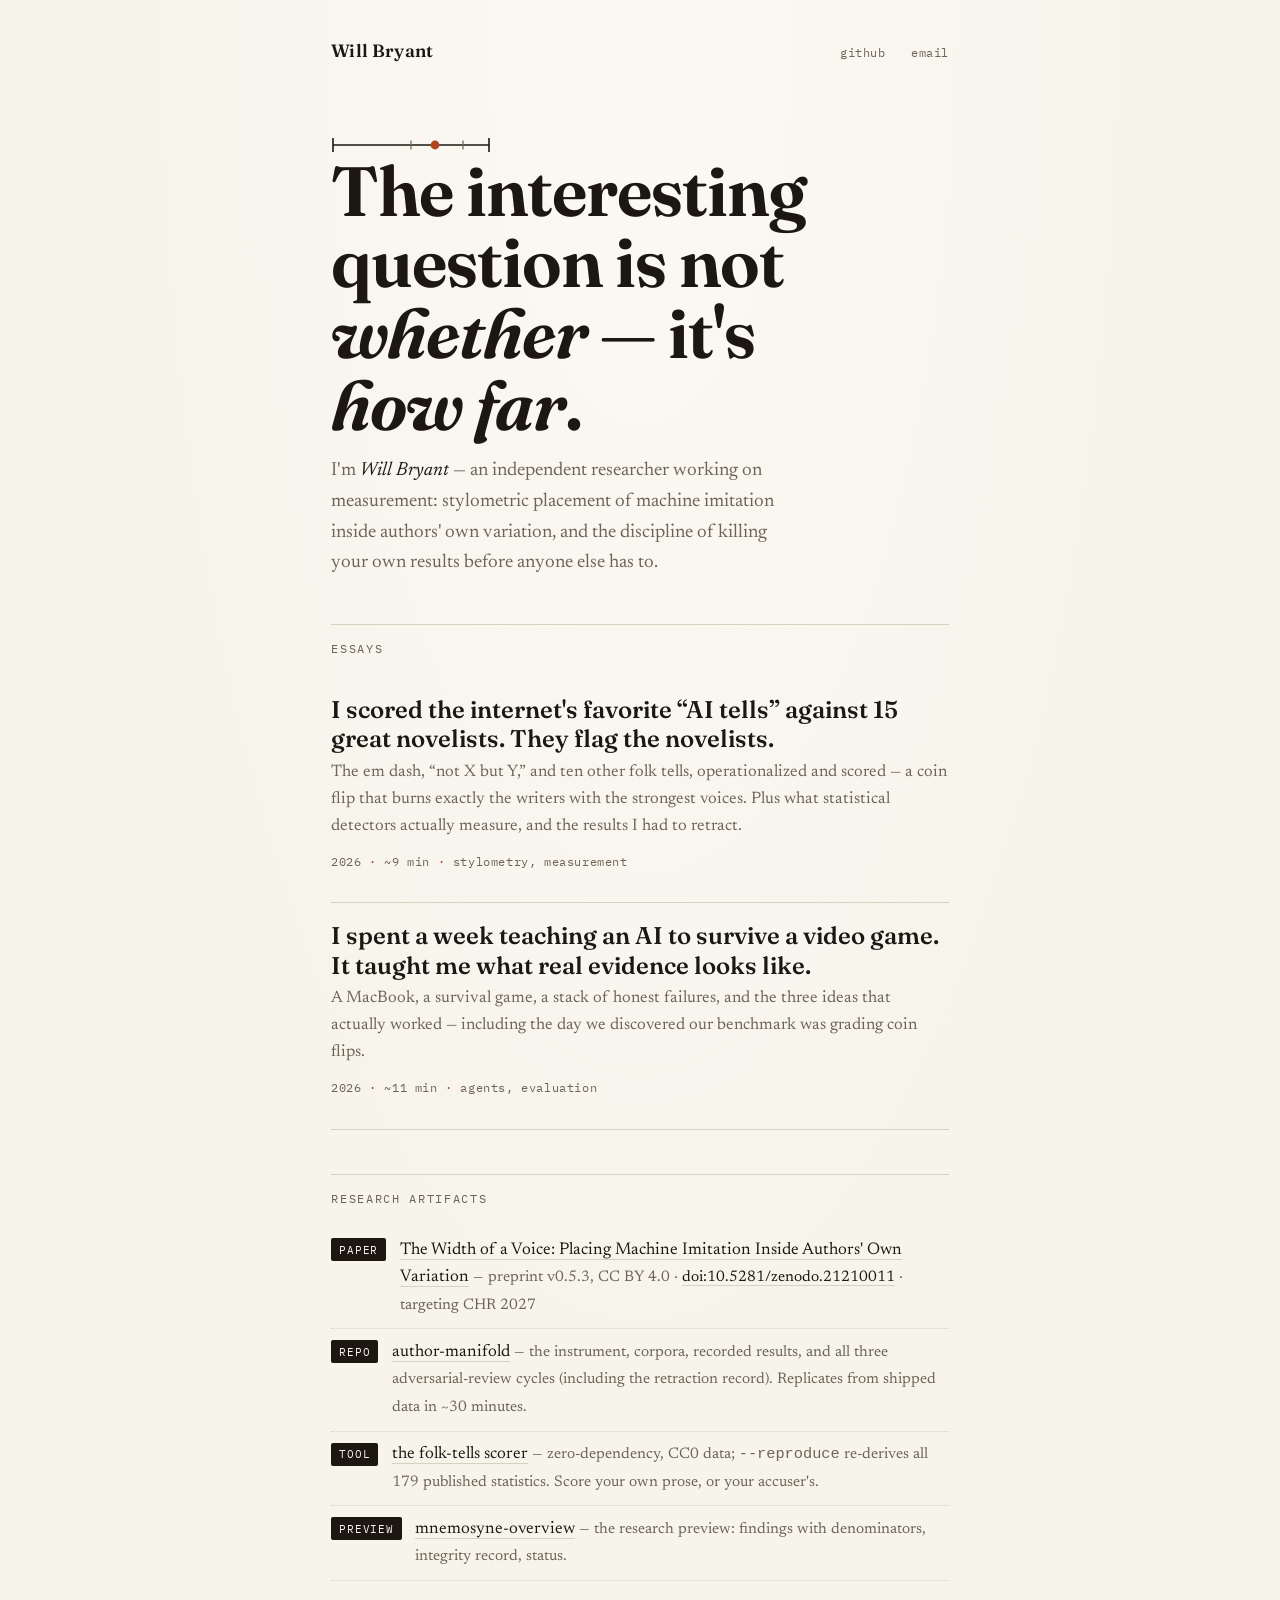
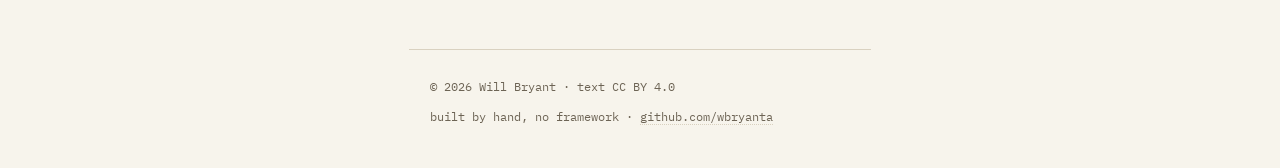
==== index.html @ b2914168 "wbryanta.github.io: publishing hub (landing + two essays) Co-Authored-By: Claude Fable 5 <noreply@an" ====
<!DOCTYPE html>
<html lang="en">
<head>
<meta charset="utf-8">
<meta name="viewport" content="width=device-width, initial-scale=1">
<title>Will Bryant — measurement, stylometry, honest evaluation</title>
<meta name="description" content="Will Bryant — independent researcher. The Width of a Voice (stylometric measurement of LLM author-imitation), the folk AI-tells study, and essays on honest measurement.">
<link rel="preconnect" href="https://fonts.googleapis.com">
<link rel="preconnect" href="https://fonts.gstatic.com" crossorigin>
<link href="https://fonts.googleapis.com/css2?family=Fraunces:opsz,wght@9..144,400..700&family=Newsreader:ital,opsz,wght@0,6..72,400..700;1,6..72,400..700&family=IBM+Plex+Mono:wght@400;500&display=swap" rel="stylesheet">
<link rel="stylesheet" href="style.css">
<link rel="icon" href="data:image/svg+xml,<svg xmlns='http://www.w3.org/2000/svg' viewBox='0 0 32 32'><line x1='4' y1='16' x2='28' y2='16' stroke='%231c1811' stroke-width='2'/><line x1='4' y1='10' x2='4' y2='22' stroke='%231c1811' stroke-width='2'/><line x1='28' y1='10' x2='28' y2='22' stroke='%231c1811' stroke-width='2'/><circle cx='19' cy='16' r='4' fill='%23b3421f'/></svg>">
</head>
<body>

<div class="masthead">
  <a class="wordmark" href="/">Will Bryant</a>
  <nav>
    <a href="https://github.com/wbryanta">github</a>
    <a href="mailto:wcbryant@gmail.com">email</a>
  </nav>
</div>

<main class="landing">
  <!-- the envelope glyph: an interval with quantile ticks; the dot is a placement -->
  <svg class="glyph" width="160" height="22" viewBox="0 0 160 22" aria-hidden="true">
    <line x1="2" y1="11" x2="158" y2="11" stroke="#1c1811" stroke-width="1.6"/>
    <line x1="2" y1="4" x2="2" y2="18" stroke="#1c1811" stroke-width="1.6"/>
    <line x1="158" y1="4" x2="158" y2="18" stroke="#1c1811" stroke-width="1.6"/>
    <line x1="80" y1="6.5" x2="80" y2="15.5" stroke="#6d6455" stroke-width="1.2"/>
    <line x1="132" y1="6.5" x2="132" y2="15.5" stroke="#6d6455" stroke-width="1.2"/>
    <circle cx="104" cy="11" r="4.4" fill="#b3421f"/>
  </svg>

  <h1>The interesting question is not <em>whether</em> — it's <em>how&nbsp;far</em>.</h1>
  <p class="dek">I'm <em>Will Bryant</em> — an independent researcher working on measurement:
  stylometric placement of machine imitation inside authors' own variation, and the
  discipline of killing your own results before anyone else has to.</p>

  <div class="sectionlabel">Essays</div>
  <a class="essay" href="posts/width-of-a-voice.html">
    <h2>I scored the internet's favorite &ldquo;AI tells&rdquo; against 15 great novelists. They flag the novelists.</h2>
    <p class="sub">The em dash, &ldquo;not X but Y,&rdquo; and ten other folk tells, operationalized and scored — a coin flip that burns exactly the writers with the strongest voices. Plus what statistical detectors actually measure, and the results I had to retract.</p>
    <p class="meta">2026 <span class="dot">·</span> ~9 min <span class="dot">·</span> stylometry, measurement</p>
  </a>
  <a class="essay" href="posts/terrarium-crafter.html">
    <h2>I spent a week teaching an AI to survive a video game. It taught me what real evidence looks like.</h2>
    <p class="sub">A MacBook, a survival game, a stack of honest failures, and the three ideas that actually worked — including the day we discovered our benchmark was grading coin flips.</p>
    <p class="meta">2026 <span class="dot">·</span> ~11 min <span class="dot">·</span> agents, evaluation</p>
  </a>

  <div class="sectionlabel">Research artifacts</div>
  <ul class="artifacts">
    <li><span class="tag">paper</span><span><a id="preprint-link" href="https://github.com/wbryanta/author-manifold/blob/main/docs/paper/width_of_a_voice_preprint_v0.5.3.pdf">The Width of a Voice: Placing Machine Imitation Inside Authors' Own Variation</a> <span class="note">— preprint v0.5.3, CC&nbsp;BY&nbsp;4.0 · <a id="doi-slot" href="https://doi.org/10.5281/zenodo.21210011">doi:10.5281/zenodo.21210011</a> · targeting CHR&nbsp;2027</span></span></li>
    <li><span class="tag">repo</span><span><a href="https://github.com/wbryanta/author-manifold">author-manifold</a> <span class="note">— the instrument, corpora, recorded results, and all three adversarial-review cycles (including the retraction record). Replicates from shipped data in ~30 minutes.</span></span></li>
    <li><span class="tag">tool</span><span><a href="https://github.com/wbryanta/mnemosyne-overview/tree/main/tells">the folk-tells scorer</a> <span class="note">— zero-dependency, CC0 data; <code>--reproduce</code> re-derives all 179 published statistics. Score your own prose, or your accuser's.</span></span></li>
    <li><span class="tag">preview</span><span><a href="https://github.com/wbryanta/mnemosyne-overview">mnemosyne-overview</a> <span class="note">— the research preview: findings with denominators, integrity record, status.</span></span></li>
  </ul>
</main>

<footer>
  <span>© 2026 Will Bryant · text CC BY 4.0</span>
  <span>built by hand, no framework · <a href="https://github.com/wbryanta">github.com/wbryanta</a></span>
</footer>

</body>
</html>
---- style.css ----
/* wbryanta.github.io — quiet editorial. Paper ground, ink text, one vermillion accent.
   The motif: an interval with quantile ticks — placement inside a measured range. */

:root {
  --paper: #f7f4ec;
  --paper-deep: #efe9dc;
  --ink: #1c1811;
  --faded: #6d6455;
  --accent: #b3421f;
  --accent-deep: #8c3115;
  --rule: #d9d1c0;
  --code-bg: #eee8da;
  --measure: 66ch;
}

* { box-sizing: border-box; }
html { font-size: 17px; -webkit-text-size-adjust: 100%; }
body {
  margin: 0;
  background: var(--paper);
  background-image: radial-gradient(ellipse at top, #fbf9f3 0%, var(--paper) 55%);
  color: var(--ink);
  font-family: "Newsreader", Georgia, serif;
  font-optical-sizing: auto;
  line-height: 1.62;
  min-height: 100vh;
  display: flex;
  flex-direction: column;
}

/* ---------- masthead ---------- */
.masthead {
  max-width: var(--measure);
  margin: 0 auto;
  padding: 2.2rem 1.25rem 0;
  width: 100%;
  display: flex;
  align-items: baseline;
  justify-content: space-between;
  gap: 1rem;
}
.masthead a.wordmark {
  font-family: "Fraunces", Georgia, serif;
  font-weight: 600;
  font-size: 1.05rem;
  letter-spacing: 0.01em;
  color: var(--ink);
  text-decoration: none;
}
.masthead a.wordmark:hover { color: var(--accent); }
.masthead nav { font-family: "IBM Plex Mono", monospace; font-size: 0.72rem; letter-spacing: 0.04em; }
.masthead nav a { color: var(--faded); text-decoration: none; margin-left: 1.1rem; }
.masthead nav a:hover { color: var(--accent); }

/* the envelope glyph */
.glyph { display: block; margin: 0.8rem 0 0; }

/* ---------- landing ---------- */
.landing {
  max-width: var(--measure);
  margin: 0 auto;
  padding: 3.2rem 1.25rem 4rem;
  width: 100%;
  flex: 1;
}
.landing h1 {
  font-family: "Fraunces", Georgia, serif;
  font-weight: 640;
  font-variation-settings: "opsz" 60;
  font-size: clamp(2.6rem, 7.5vw, 4.1rem);
  line-height: 1.02;
  margin: 0 0 0.9rem;
  letter-spacing: -0.015em;
  animation: rise 0.7s cubic-bezier(0.2, 0.7, 0.2, 1) both;
}
.landing .dek {
  font-size: 1.12rem;
  color: var(--faded);
  max-width: 46ch;
  margin: 0 0 2.6rem;
  animation: rise 0.7s 0.08s cubic-bezier(0.2, 0.7, 0.2, 1) both;
}
.landing .dek em { color: var(--ink); font-style: italic; }

.sectionlabel {
  font-family: "IBM Plex Mono", monospace;
  font-size: 0.7rem;
  letter-spacing: 0.14em;
  text-transform: uppercase;
  color: var(--faded);
  border-top: 1px solid var(--rule);
  padding-top: 0.85rem;
  margin: 2.6rem 0 1.1rem;
}

/* essay cards */
.essay {
  display: block;
  text-decoration: none;
  color: inherit;
  padding: 1.05rem 0 1.15rem;
  border-bottom: 1px solid var(--rule);
  animation: rise 0.7s cubic-bezier(0.2, 0.7, 0.2, 1) both;
}
.essay:nth-of-type(1) { animation-delay: 0.16s; }
.essay:nth-of-type(2) { animation-delay: 0.24s; }
.essay h2 {
  font-family: "Fraunces", Georgia, serif;
  font-weight: 560;
  font-size: 1.42rem;
  line-height: 1.22;
  margin: 0 0 0.3rem;
  transition: color 0.18s ease;
}
.essay:hover h2 { color: var(--accent); }
.essay .sub { color: var(--faded); font-size: 0.98rem; margin: 0 0 0.45rem; }
.essay .meta { font-family: "IBM Plex Mono", monospace; font-size: 0.7rem; color: var(--faded); letter-spacing: 0.05em; }
.essay .meta .dot { color: var(--accent); }

/* artifact list */
.artifacts { list-style: none; margin: 0; padding: 0; }
.artifacts li {
  padding: 0.55rem 0;
  border-bottom: 1px dotted var(--rule);
  display: flex;
  align-items: baseline;
  gap: 0.8rem;
  animation: rise 0.7s cubic-bezier(0.2, 0.7, 0.2, 1) both;
}
.artifacts li:nth-child(1) { animation-delay: 0.28s; }
.artifacts li:nth-child(2) { animation-delay: 0.34s; }
.artifacts li:nth-child(3) { animation-delay: 0.40s; }
.artifacts li:nth-child(4) { animation-delay: 0.46s; }
.artifacts .tag {
  font-family: "IBM Plex Mono", monospace;
  font-size: 0.66rem;
  letter-spacing: 0.08em;
  text-transform: uppercase;
  color: var(--paper);
  background: var(--ink);
  padding: 0.14rem 0.45rem;
  border-radius: 2px;
  white-space: nowrap;
}
.artifacts li a { color: var(--ink); text-decoration: none; border-bottom: 1px solid var(--rule); transition: border-color 0.15s, color 0.15s; }
.artifacts li a:hover { color: var(--accent); border-color: var(--accent); }
.artifacts .note { color: var(--faded); font-size: 0.9rem; }

/* ---------- article pages ---------- */
article {
  max-width: var(--measure);
  margin: 0 auto;
  padding: 2.4rem 1.25rem 4.5rem;
  width: 100%;
  flex: 1;
}
article header.title h1 {
  font-family: "Fraunces", Georgia, serif;
  font-weight: 620;
  font-variation-settings: "opsz" 50;
  font-size: clamp(1.9rem, 5.4vw, 2.7rem);
  line-height: 1.1;
  letter-spacing: -0.012em;
  margin: 0 0 0.7rem;
}
article header.title .dek { font-size: 1.14rem; color: var(--faded); font-style: italic; margin: 0 0 0.9rem; }
article header.title .meta {
  font-family: "IBM Plex Mono", monospace;
  font-size: 0.72rem;
  color: var(--faded);
  letter-spacing: 0.05em;
  margin-bottom: 0.6rem;
}
article header.title .meta .dot { color: var(--accent); }

.prose h2 {
  font-family: "Fraunces", Georgia, serif;
  font-weight: 580;
  font-size: 1.5rem;
  line-height: 1.2;
  margin: 2.4rem 0 0.7rem;
}
.prose h3 { font-family: "Fraunces", Georgia, serif; font-weight: 560; font-size: 1.15rem; margin: 1.8rem 0 0.5rem; }
.prose p { margin: 0.85rem 0; }
.prose a { color: var(--accent-deep); text-decoration: none; border-bottom: 1px solid rgba(179, 66, 31, 0.35); transition: border-color 0.15s; }
.prose a:hover { border-color: var(--accent); }
.prose strong { font-weight: 640; }
.prose blockquote { margin: 1.2rem 0; padding: 0.1rem 0 0.1rem 1.1rem; border-left: 2px solid var(--accent); color: var(--faded); font-style: italic; }
.prose hr { border: none; border-top: 1px solid var(--rule); margin: 2.2rem auto; width: 38%; }
.prose ul, .prose ol { padding-left: 1.4rem; margin: 0.8rem 0; }
.prose li { margin: 0.35rem 0; }
.prose img { max-width: 100%; height: auto; display: block; margin: 1.6rem auto 0.5rem; border: 1px solid var(--rule); border-radius: 3px; background: #fff; }
.prose figure { margin: 1.6rem 0; }
.prose figcaption, .prose img + em { font-size: 0.86rem; color: var(--faded); }
.prose code {
  font-family: "IBM Plex Mono", monospace;
  font-size: 0.82em;
  background: var(--code-bg);
  padding: 0.08em 0.32em;
  border-radius: 3px;
}
.prose pre { background: var(--code-bg); border: 1px solid var(--rule); border-radius: 4px; padding: 0.9rem 1rem; overflow-x: auto; font-size: 0.8rem; line-height: 1.5; }
.prose pre code { background: none; padding: 0; }
.prose table { border-collapse: collapse; margin: 1.4rem 0; font-size: 0.9rem; width: 100%; }
.prose th, .prose td { border: 1px solid var(--rule); padding: 0.45rem 0.65rem; text-align: left; vertical-align: top; }
.prose th { font-family: "IBM Plex Mono", monospace; font-size: 0.72rem; letter-spacing: 0.05em; text-transform: uppercase; background: var(--paper-deep); }
.prose tr:nth-child(even) td { background: rgba(239, 233, 220, 0.45); }

/* ---------- footer ---------- */
footer {
  max-width: var(--measure);
  margin: 0 auto;
  padding: 1.6rem 1.25rem 2.4rem;
  width: 100%;
  border-top: 1px solid var(--rule);
  font-family: "IBM Plex Mono", monospace;
  font-size: 0.72rem;
  color: var(--faded);
  display: flex;
  justify-content: space-between;
  flex-wrap: wrap;
  gap: 0.6rem;
}
footer a { color: var(--faded); text-decoration: none; border-bottom: 1px dotted var(--rule); }
footer a:hover { color: var(--accent); border-color: var(--accent); }

@keyframes rise {
  from { opacity: 0; transform: translateY(10px); }
  to { opacity: 1; transform: none; }
}
@media (prefers-reduced-motion: reduce) {
  * { animation: none !important; transition: none !important; }
}
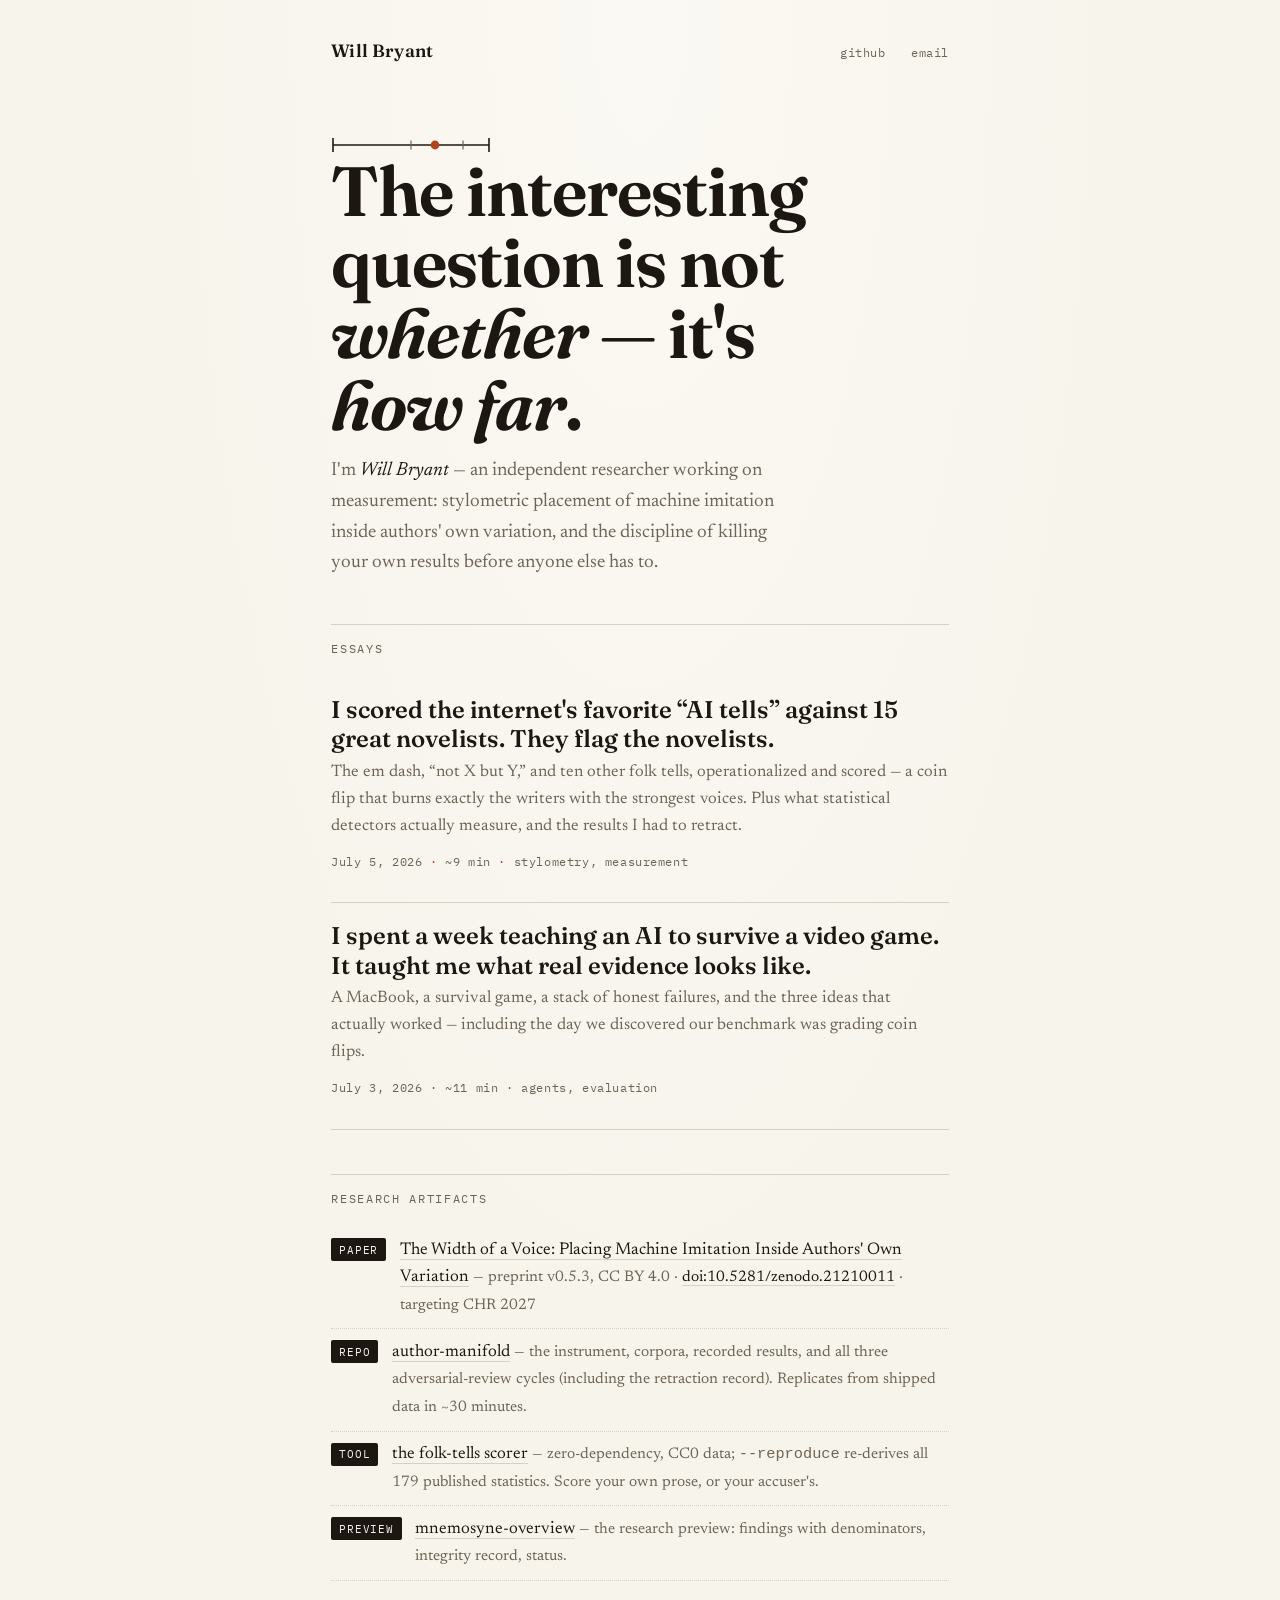
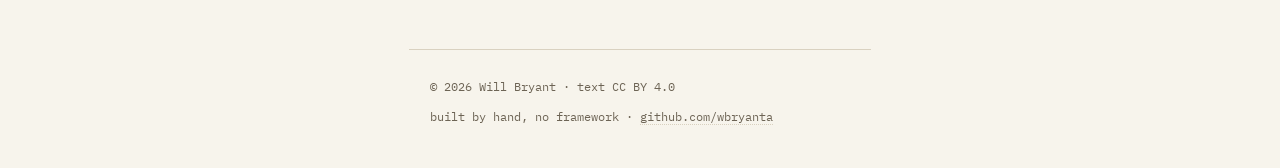
==== commit 1b08e46e: "essay dates (Width: Jul 5 publication; Terrarium: Jul 3 post date) Co-Authored-By: Claude Fable 5 <n" ====
--- a/index.html
+++ b/index.html
@@ -41,12 +41,12 @@
   <a class="essay" href="posts/width-of-a-voice.html">
     <h2>I scored the internet's favorite &ldquo;AI tells&rdquo; against 15 great novelists. They flag the novelists.</h2>
     <p class="sub">The em dash, &ldquo;not X but Y,&rdquo; and ten other folk tells, operationalized and scored — a coin flip that burns exactly the writers with the strongest voices. Plus what statistical detectors actually measure, and the results I had to retract.</p>
-    <p class="meta">2026 <span class="dot">·</span> ~9 min <span class="dot">·</span> stylometry, measurement</p>
+    <p class="meta">July 5, 2026 <span class="dot">·</span> ~9 min <span class="dot">·</span> stylometry, measurement</p>
   </a>
   <a class="essay" href="posts/terrarium-crafter.html">
     <h2>I spent a week teaching an AI to survive a video game. It taught me what real evidence looks like.</h2>
     <p class="sub">A MacBook, a survival game, a stack of honest failures, and the three ideas that actually worked — including the day we discovered our benchmark was grading coin flips.</p>
-    <p class="meta">2026 <span class="dot">·</span> ~11 min <span class="dot">·</span> agents, evaluation</p>
+    <p class="meta">July 3, 2026 <span class="dot">·</span> ~11 min <span class="dot">·</span> agents, evaluation</p>
   </a>
 
   <div class="sectionlabel">Research artifacts</div>
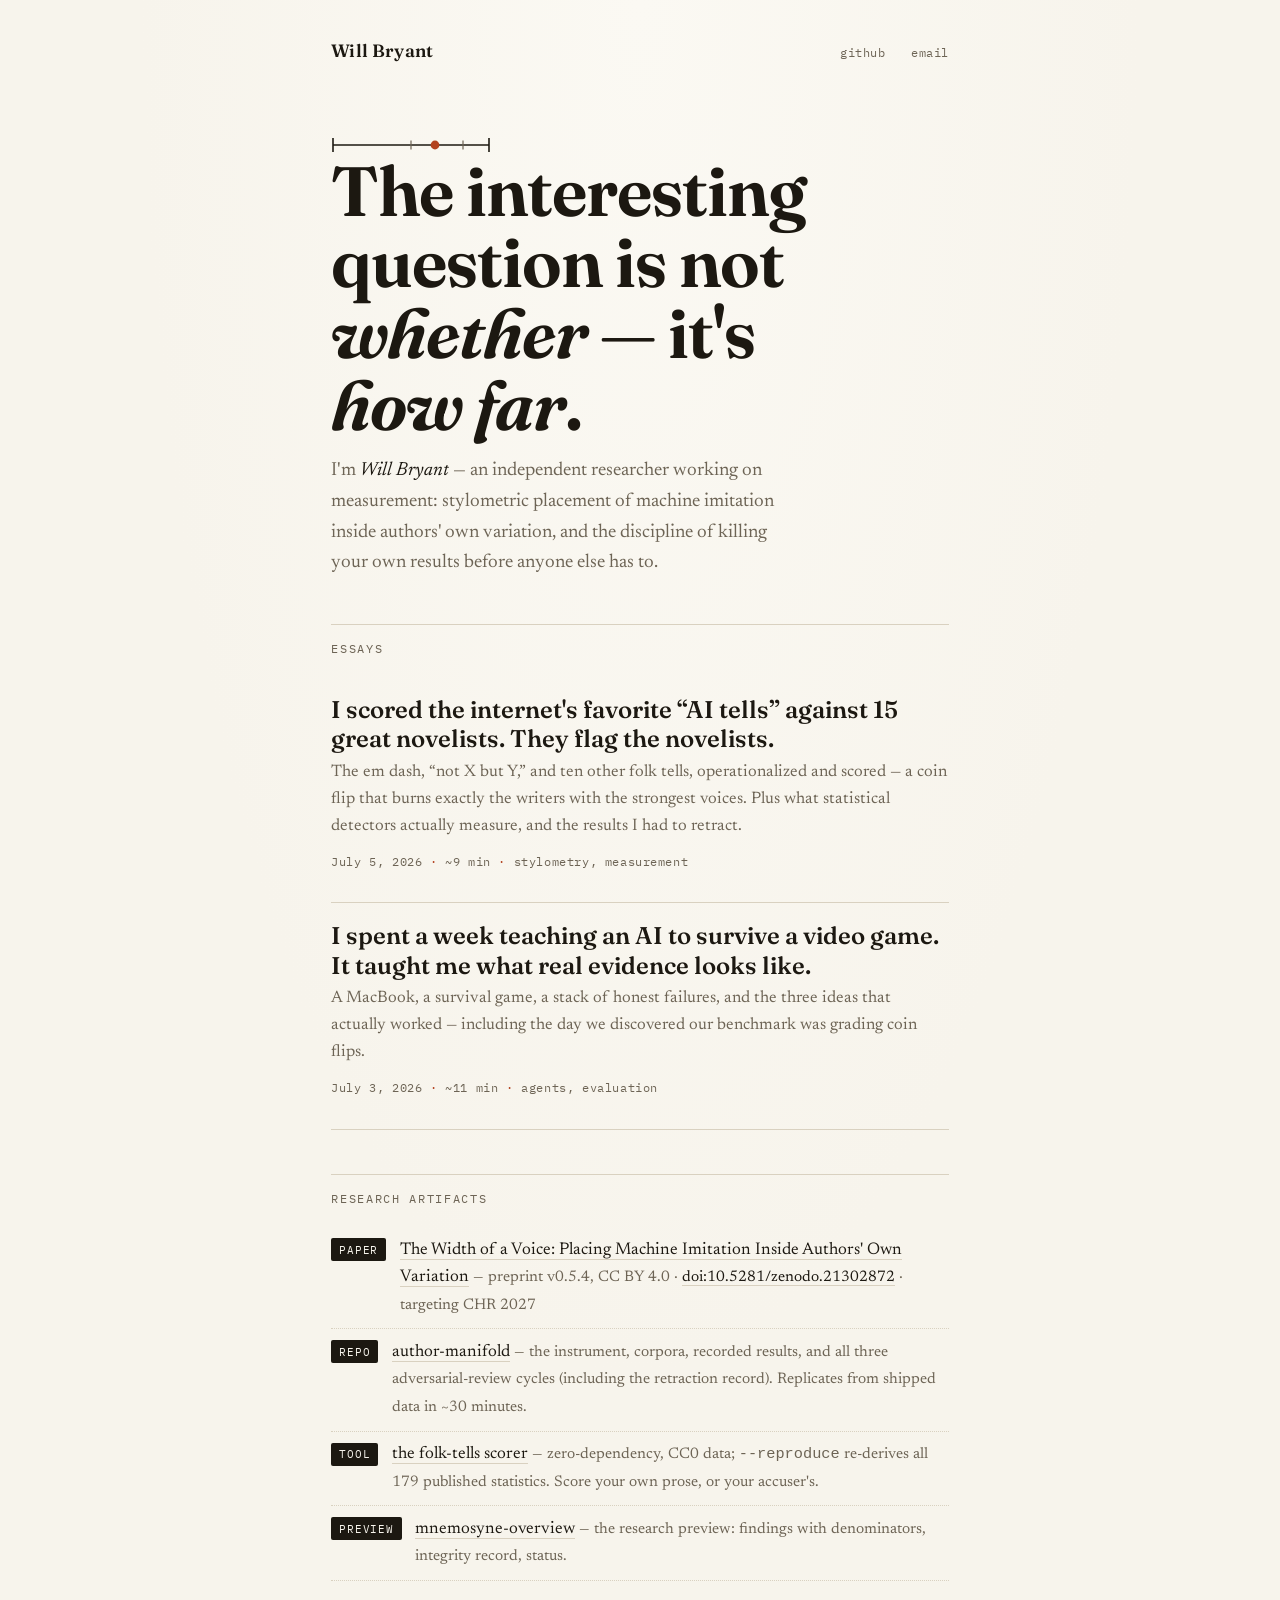
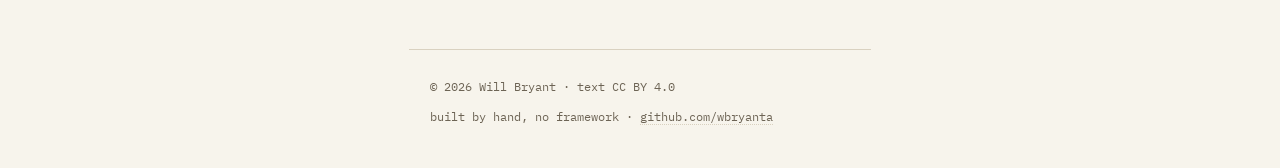
==== commit 7977f06b: "paper slot: v0.5.4 + live DOI 10.5281/zenodo.21302872 Co-Authored-By: Claude Fable 5 <noreply@anthro" ====
--- a/index.html
+++ b/index.html
@@ -51,7 +51,7 @@
 
   <div class="sectionlabel">Research artifacts</div>
   <ul class="artifacts">
-    <li><span class="tag">paper</span><span><a id="preprint-link" href="https://github.com/wbryanta/author-manifold/blob/main/docs/paper/width_of_a_voice_preprint_v0.5.3.pdf">The Width of a Voice: Placing Machine Imitation Inside Authors' Own Variation</a> <span class="note">— preprint v0.5.3, CC&nbsp;BY&nbsp;4.0 · <a id="doi-slot" href="https://doi.org/10.5281/zenodo.21210011">doi:10.5281/zenodo.21210011</a> · targeting CHR&nbsp;2027</span></span></li>
+    <li><span class="tag">paper</span><span><a id="preprint-link" href="https://github.com/wbryanta/author-manifold/blob/main/docs/paper/width_of_a_voice_preprint_v0.5.4.pdf">The Width of a Voice: Placing Machine Imitation Inside Authors' Own Variation</a> <span class="note">— preprint v0.5.4, CC&nbsp;BY&nbsp;4.0 · <a id="doi-slot" href="https://doi.org/10.5281/zenodo.21302872">doi:10.5281/zenodo.21302872</a> · targeting CHR&nbsp;2027</span></span></li>
     <li><span class="tag">repo</span><span><a href="https://github.com/wbryanta/author-manifold">author-manifold</a> <span class="note">— the instrument, corpora, recorded results, and all three adversarial-review cycles (including the retraction record). Replicates from shipped data in ~30 minutes.</span></span></li>
     <li><span class="tag">tool</span><span><a href="https://github.com/wbryanta/mnemosyne-overview/tree/main/tells">the folk-tells scorer</a> <span class="note">— zero-dependency, CC0 data; <code>--reproduce</code> re-derives all 179 published statistics. Score your own prose, or your accuser's.</span></span></li>
     <li><span class="tag">preview</span><span><a href="https://github.com/wbryanta/mnemosyne-overview">mnemosyne-overview</a> <span class="note">— the research preview: findings with denominators, integrity record, status.</span></span></li>
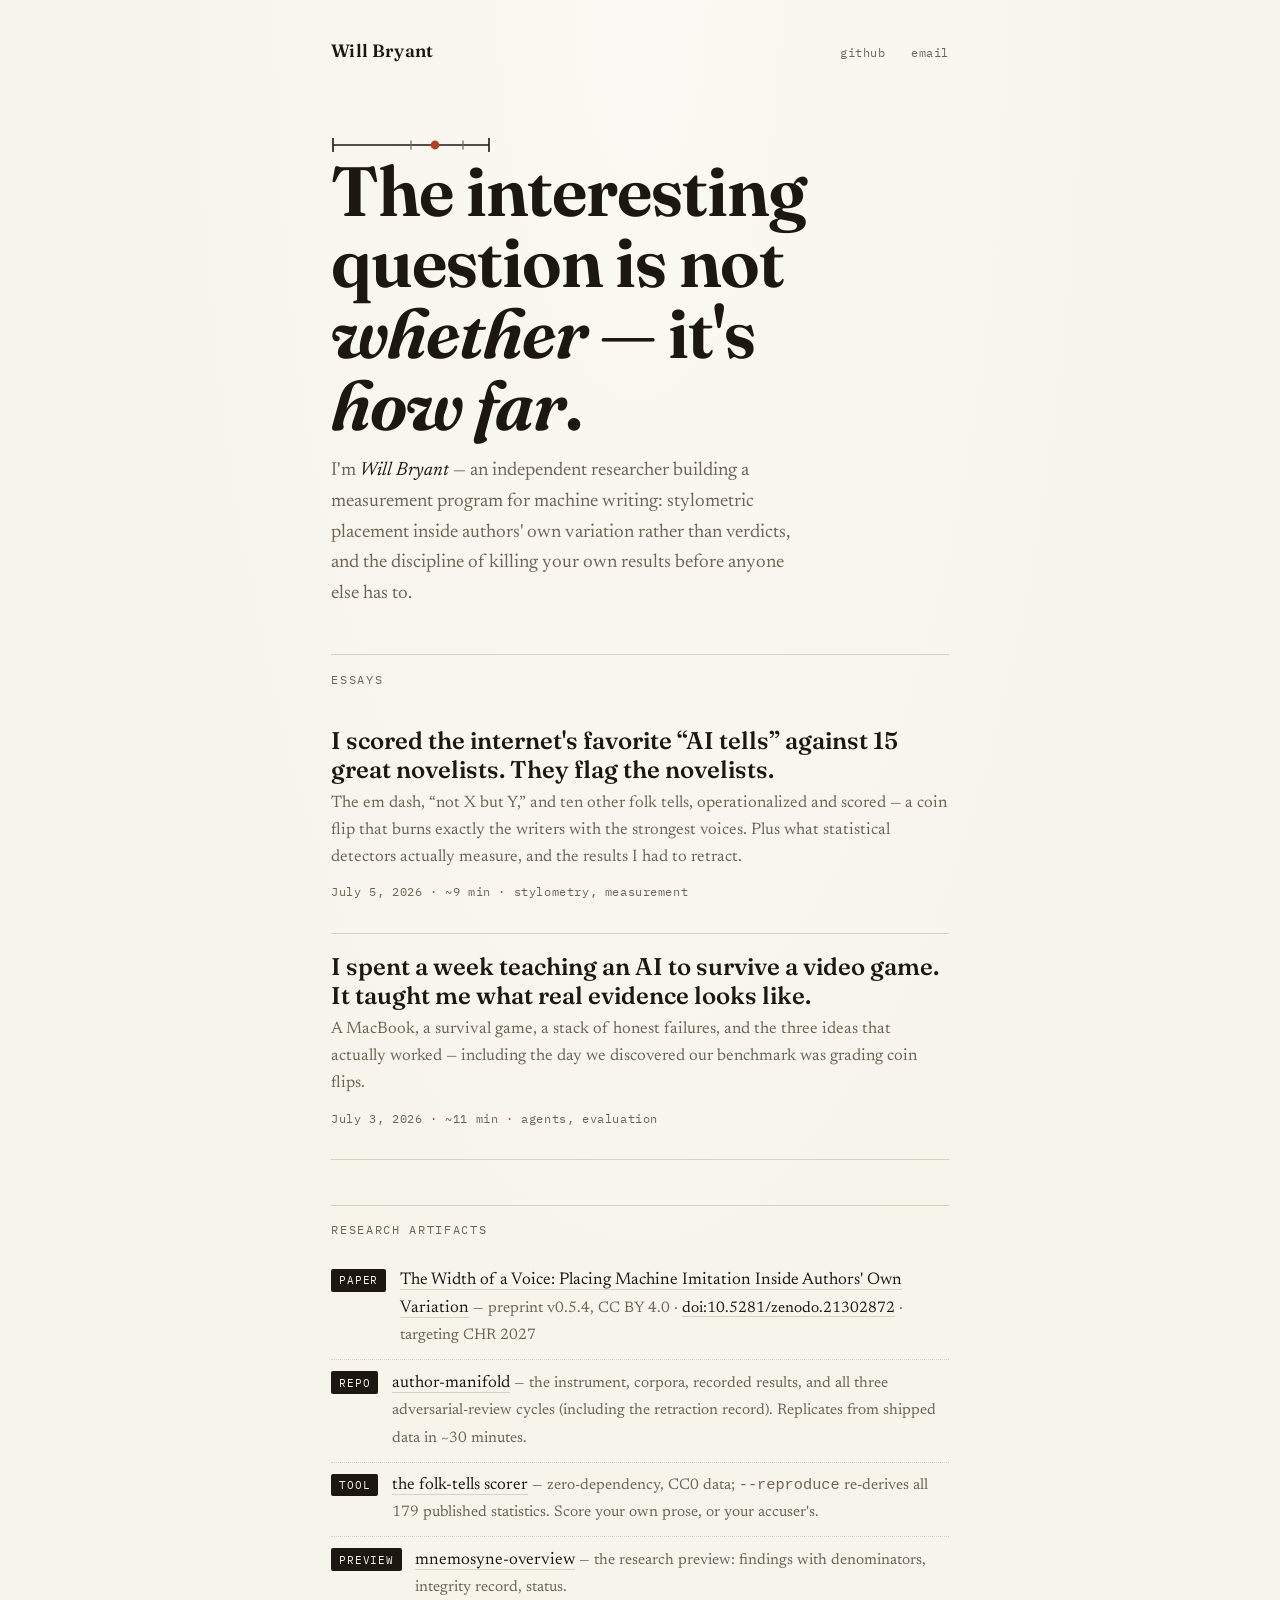
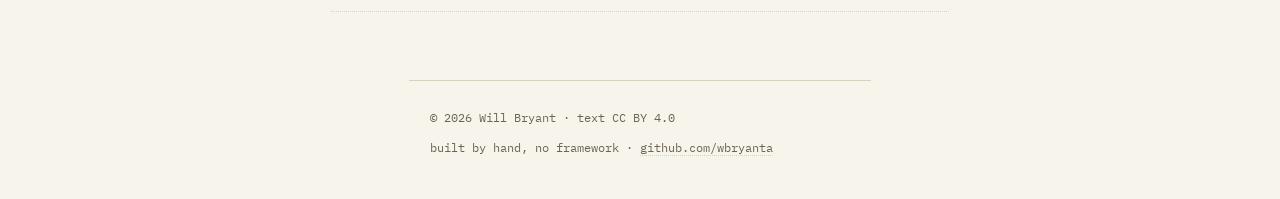
==== commit c3df8402: "dek: one paper's method -> a measurement program (rulers, not verdicts) Co-Authored-By: Claude Fable" ====
--- a/index.html
+++ b/index.html
@@ -4,7 +4,7 @@
 <meta charset="utf-8">
 <meta name="viewport" content="width=device-width, initial-scale=1">
 <title>Will Bryant — measurement, stylometry, honest evaluation</title>
-<meta name="description" content="Will Bryant — independent researcher. The Width of a Voice (stylometric measurement of LLM author-imitation), the folk AI-tells study, and essays on honest measurement.">
+<meta name="description" content="Will Bryant — independent researcher building a measurement program for machine writing. The Width of a Voice (stylometric measurement of LLM author-imitation), the folk AI-tells study, and essays on honest measurement.">
 <link rel="preconnect" href="https://fonts.googleapis.com">
 <link rel="preconnect" href="https://fonts.gstatic.com" crossorigin>
 <link href="https://fonts.googleapis.com/css2?family=Fraunces:opsz,wght@9..144,400..700&family=Newsreader:ital,opsz,wght@0,6..72,400..700;1,6..72,400..700&family=IBM+Plex+Mono:wght@400;500&display=swap" rel="stylesheet">
@@ -33,9 +33,10 @@
   </svg>
 
   <h1>The interesting question is not <em>whether</em> — it's <em>how&nbsp;far</em>.</h1>
-  <p class="dek">I'm <em>Will Bryant</em> — an independent researcher working on measurement:
-  stylometric placement of machine imitation inside authors' own variation, and the
-  discipline of killing your own results before anyone else has to.</p>
+  <p class="dek">I'm <em>Will Bryant</em> — an independent researcher building a measurement
+  program for machine writing: stylometric placement inside authors' own variation
+  rather than verdicts, and the discipline of killing your own results before anyone
+  else has to.</p>
 
   <div class="sectionlabel">Essays</div>
   <a class="essay" href="posts/width-of-a-voice.html">
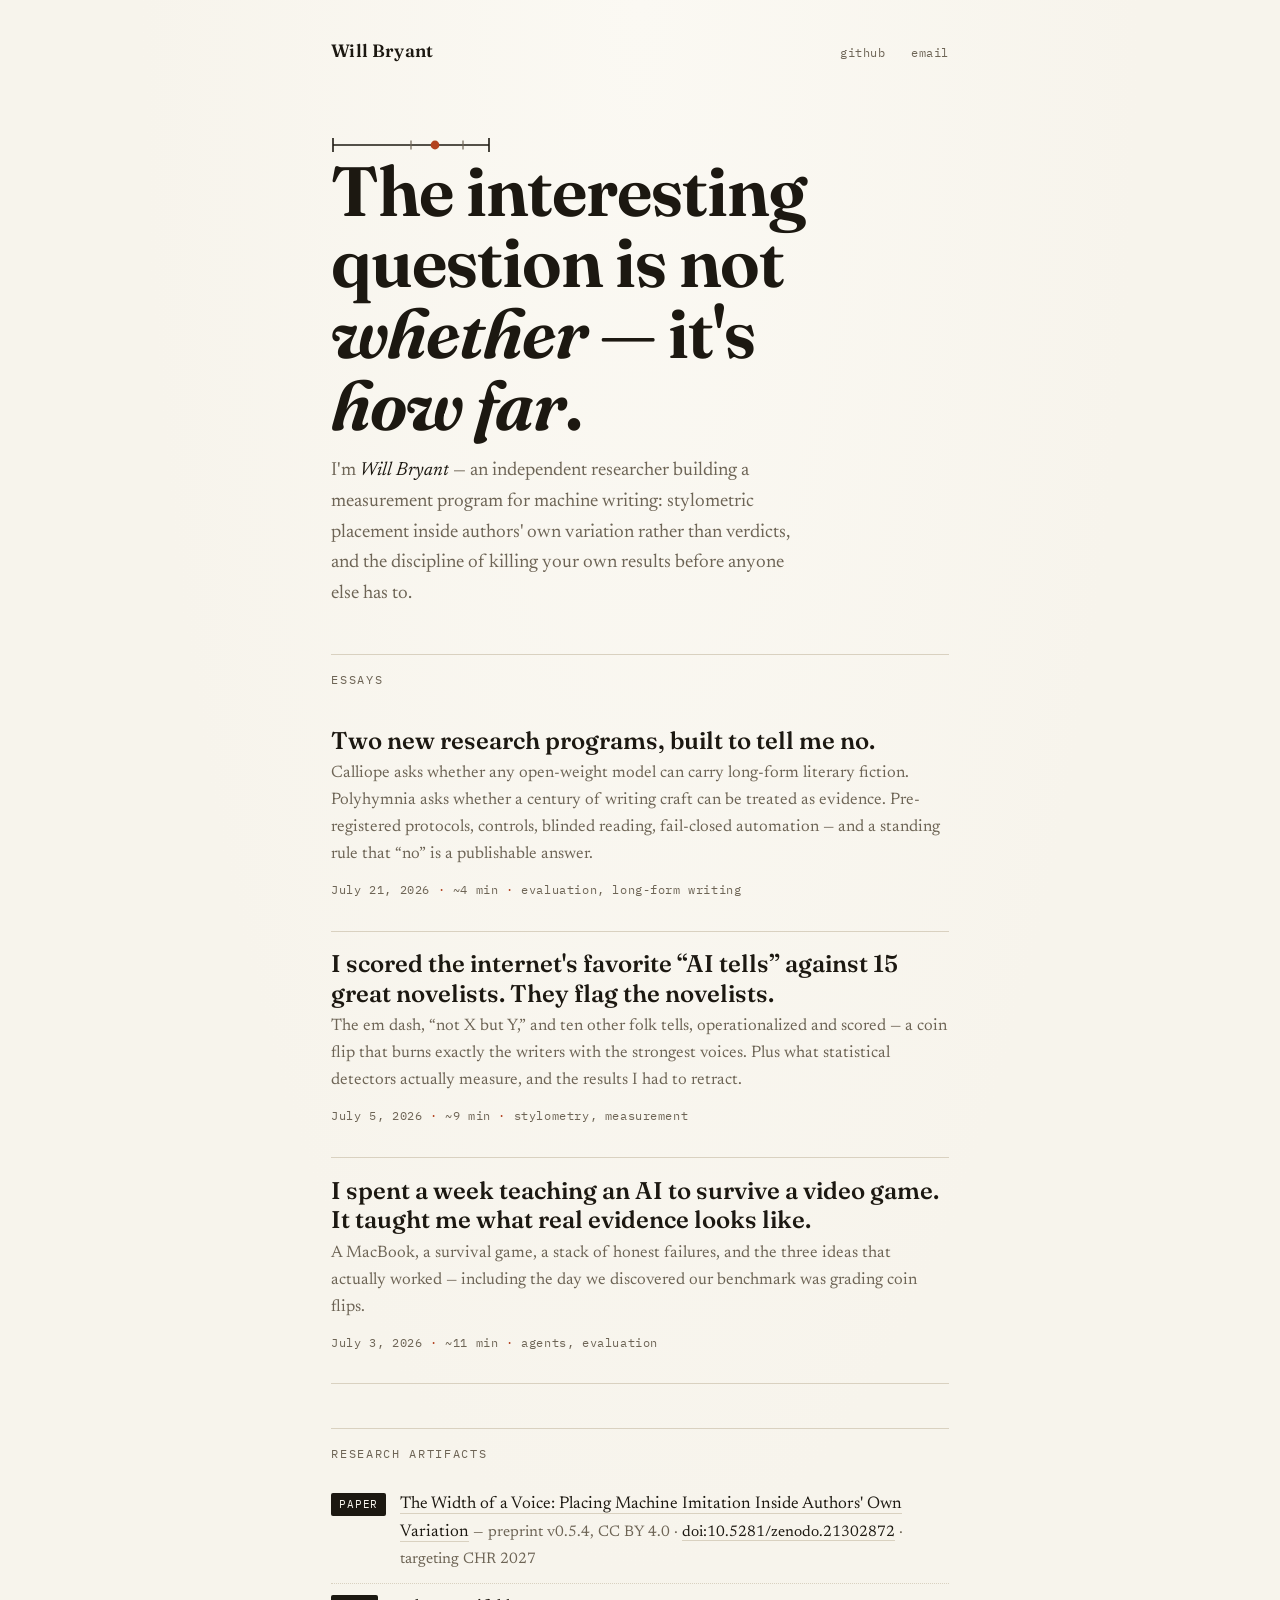
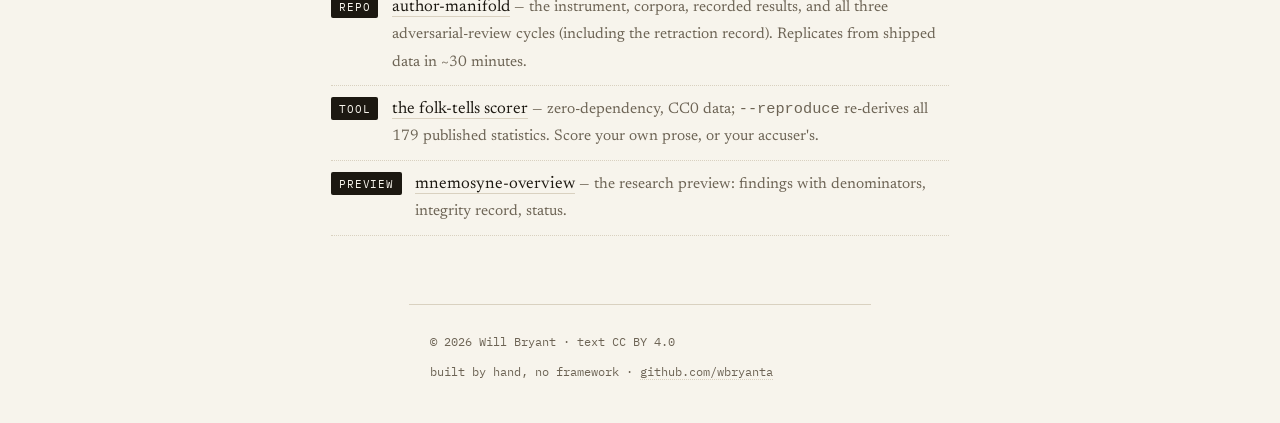
==== commit d339c82f: "post: introduce Calliope and Polyhymnia research programs Co-Authored-By: Claude Fable 5 <noreply@an" ====
--- a/index.html
+++ b/index.html
@@ -39,6 +39,11 @@
   else has to.</p>
 
   <div class="sectionlabel">Essays</div>
+  <a class="essay" href="posts/calliope-and-polyhymnia.html">
+    <h2>Two new research programs, built to tell me no.</h2>
+    <p class="sub">Calliope asks whether any open-weight model can carry long-form literary fiction. Polyhymnia asks whether a century of writing craft can be treated as evidence. Pre-registered protocols, controls, blinded reading, fail-closed automation &mdash; and a standing rule that &ldquo;no&rdquo; is a publishable answer.</p>
+    <p class="meta">July 21, 2026 <span class="dot">·</span> ~4 min <span class="dot">·</span> evaluation, long-form writing</p>
+  </a>
   <a class="essay" href="posts/width-of-a-voice.html">
     <h2>I scored the internet's favorite &ldquo;AI tells&rdquo; against 15 great novelists. They flag the novelists.</h2>
     <p class="sub">The em dash, &ldquo;not X but Y,&rdquo; and ten other folk tells, operationalized and scored — a coin flip that burns exactly the writers with the strongest voices. Plus what statistical detectors actually measure, and the results I had to retract.</p>
